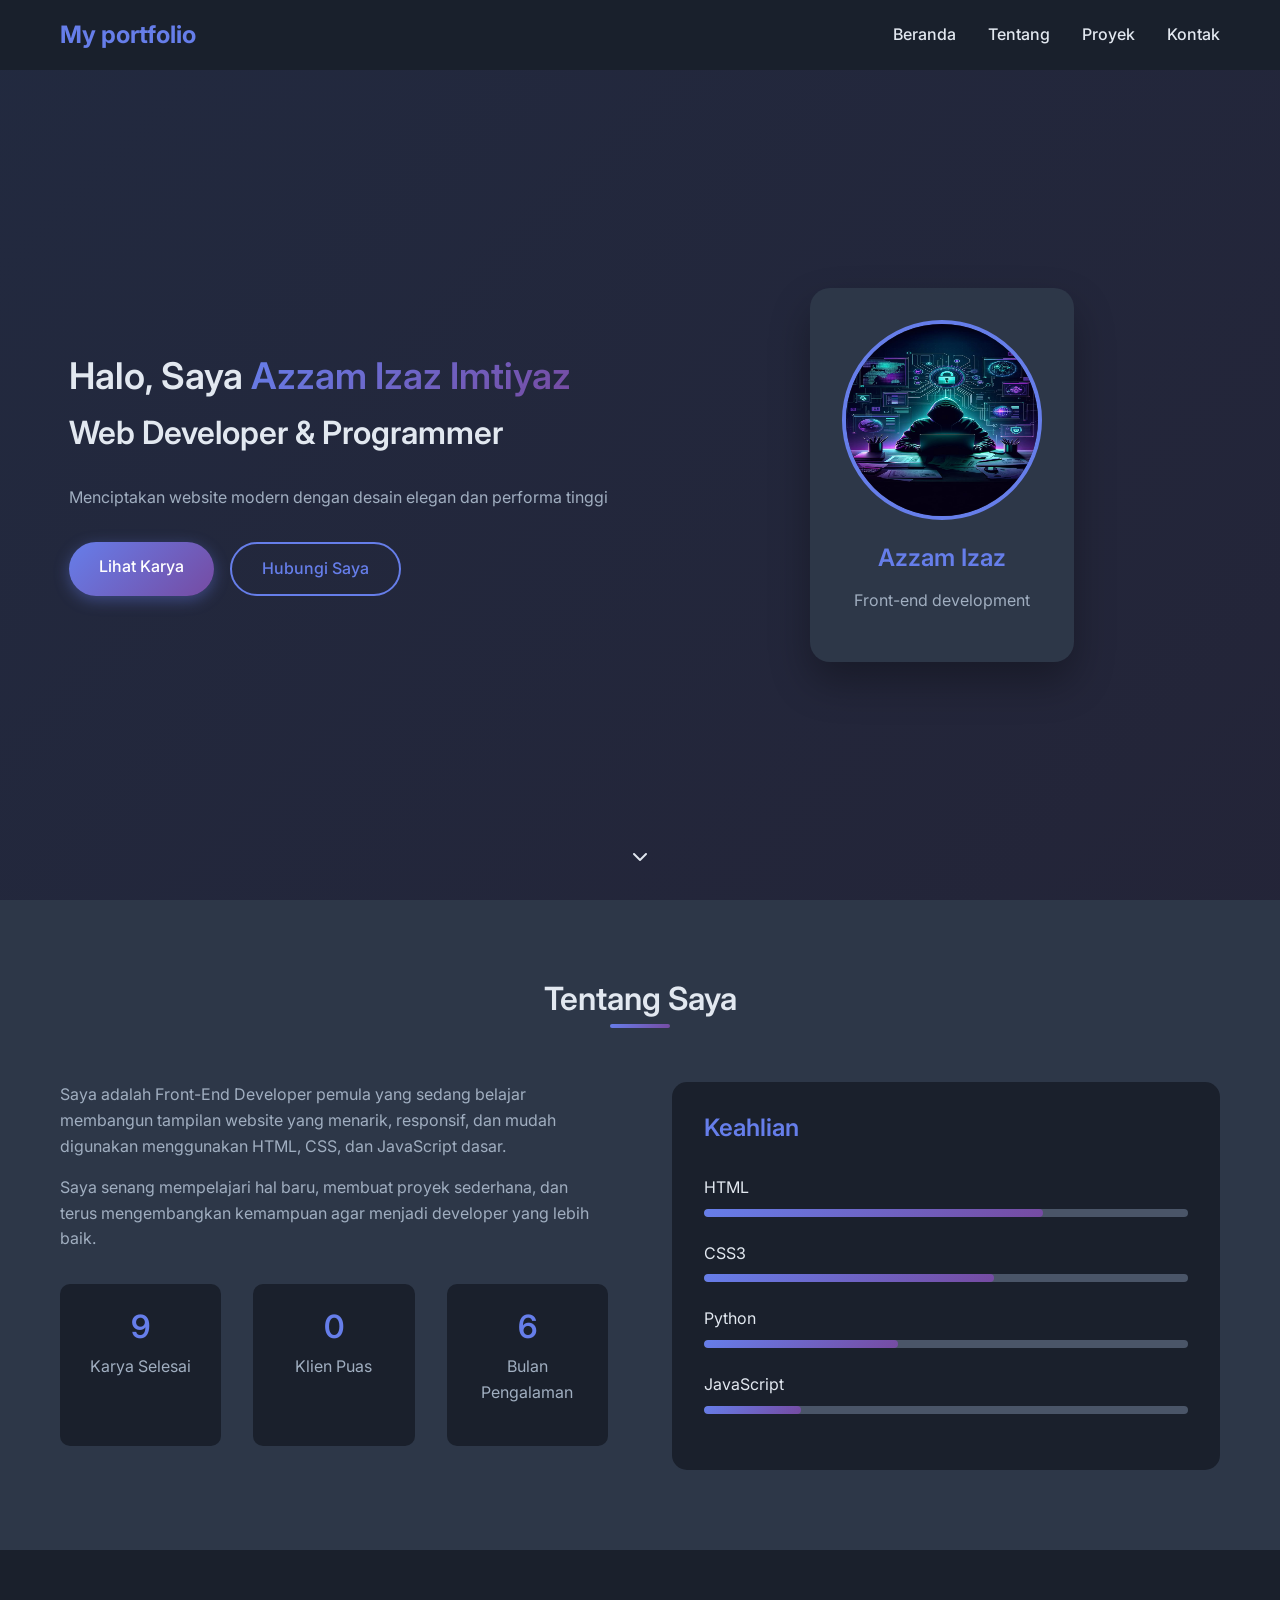
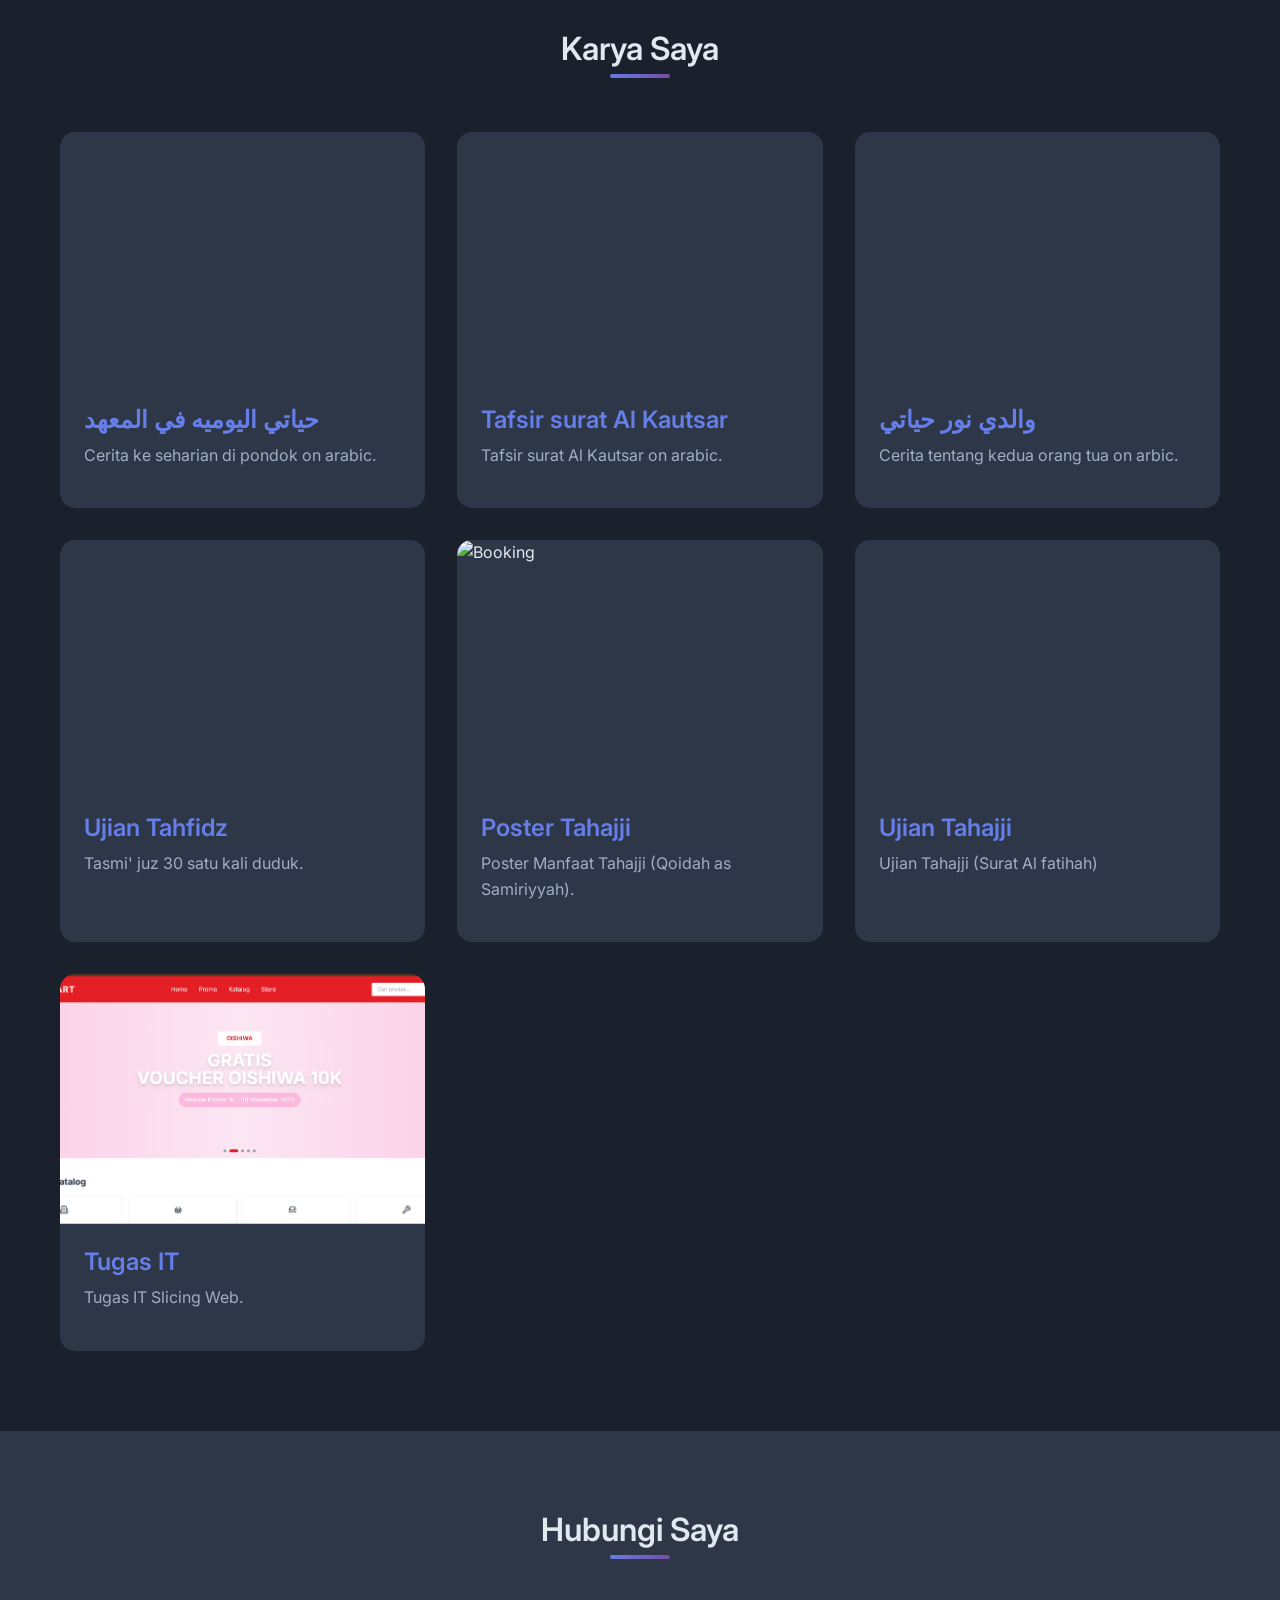
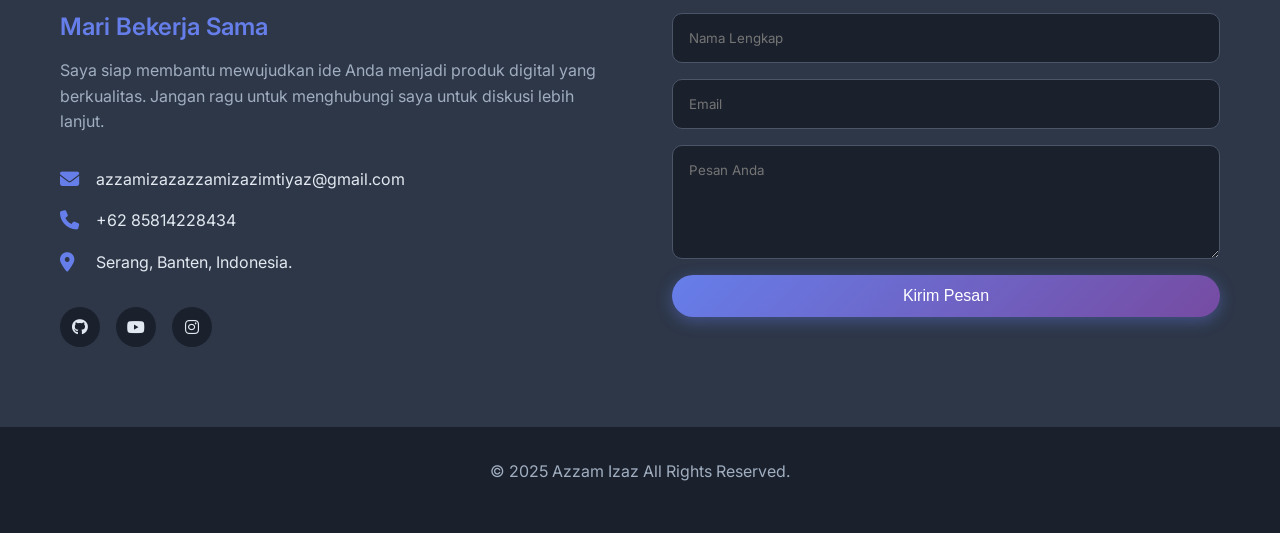
==== index.html @ 892f628b "first commit" ====
<!DOCTYPE html>
<html lang="id">
<head>
    <meta charset="UTF-8">
    <meta name="viewport" content="width=device-width, initial-scale=1.0">
    <title>Azzam Izaz Imtiyaz - Web Developer</title>
    
    <!-- Google Fonts -->
    <link href="https://fonts.googleapis.com/css2?family=Inter:wght@300;400;500;600;700&display=swap" rel="stylesheet">
    
    <!-- Font Awesome -->
    <link rel="stylesheet" href="https://cdnjs.cloudflare.com/ajax/libs/font-awesome/6.4.0/css/all.min.css">
    
    <!-- CSS -->
    <link rel="stylesheet" href="style.css">
</head>
<body>
    <!-- Navigation -->
    <nav class="navbar">
        <div class="nav-container">
            <a href="" class="nav-logo">My portfolio</a>
            <ul class="nav-menu">
                <li><a href="#home" class="nav-link">Beranda</a></li>
                <li><a href="#about" class="nav-link">Tentang</a></li>
                <li><a href="#projects" class="nav-link">Proyek</a></li>
                <li><a href="#contact" class="nav-link">Kontak</a></li>
            </ul>
            <div class="hamburger">
                <span></span>
                <span></span>
                <span></span>
            </div>
        </div>
    </nav>

    <!-- Hero Section -->
    <section id="home" class="hero">
        <div class="hero-container">
            <div class="hero-content">
                <h1>Halo, Saya <span>Azzam Izaz Imtiyaz</span></h1>
                <h2>Web Developer & Programmer</h2>
                <p>Menciptakan website modern dengan desain elegan dan performa tinggi</p>
                <div class="hero-buttons">
                    <a href="#projects" class="btn btn-primary">Lihat Karya</a>
                    <a href="#contact" class="btn btn-outline">Hubungi Saya</a>
                </div>
            </div>
            <div class="hero-image">
                <div class="profile-card">
                    <img src="./images/ethical haking.jpeg" alt="Profile">
                    <div class="profile-info">
                        <h3>Azzam Izaz</h3>
                        <p>Front-end development</p>
                    </div>
                </div>
            </div>
        </div>
        <div class="scroll-down">
            <i class="fas fa-chevron-down"></i>
        </div>
    </section>

    <!-- About Section -->
    <section id="about" class="about">
        <div class="container">
            <h2 class="section-title">Tentang Saya</h2>
            <div class="about-content">
                <div class="about-text">
                    <p>Saya adalah Front-End Developer pemula yang sedang belajar membangun tampilan website yang menarik, responsif, dan mudah digunakan menggunakan HTML, CSS, dan JavaScript dasar.</p>
                    <p>Saya senang mempelajari hal baru, membuat proyek sederhana, dan terus mengembangkan kemampuan agar menjadi developer yang lebih baik.</p>
                    <div class="about-stats">
                        <div class="stat">
                            <h3>9</h3>
                            <p>Karya Selesai</p>
                        </div>
                        <div class="stat">
                            <h3>0</h3>
                            <p>Klien Puas</p>
                        </div>
                        <div class="stat">
                            <h3>6</h3>
                            <p>Bulan Pengalaman</p>
                        </div>
                    </div>
                </div>
                <div class="about-skills">
                    <h3>Keahlian</h3>
                    <div class="skills">
                        <div class="skill">
                            <span>HTML</span>
                            <div class="skill-bar">
                                <div class="skill-level" style="width: 70%"></div>
                            </div>
                        </div>
                        <div class="skill">
                            <span>CSS3</span>
                            <div class="skill-bar">
                                <div class="skill-level" style="width: 60%"></div>
                            </div>
                        </div>
                        <div class="skill">
                            <span>Python</span>
                            <div class="skill-bar">
                                <div class="skill-level" style="width: 40%"></div>
                            </div>
                        </div>
                        <div class="skill">
                            <span>JavaScript</span>
                            <div class="skill-bar">
                                <div class="skill-level" style="width: 20%"></div>
                        </div>
                    </div>
                </div>
            </div>
        </div>
    </section>

    <!-- Projects Section -->
    <section id="projects" class="projects">
        <div class="container">
            <h2 class="section-title">Karya Saya</h2>
            <div class="project-grid">
                <div class="project-card">
                    <div class="project-image">
                        <iframe width="370" height="300" src="https://www.youtube.com/embed/t1YMsi2A7UE?si=Rf3sBZYq7lWHwPQ9" title="YouTube video player" frameborder="0" allow="accelerometer; autoplay; clipboard-write; encrypted-media; gyroscope; picture-in-picture; web-share" referrerpolicy="strict-origin-when-cross-origin" allowfullscreen></iframe>
                        <div class="project-overlay">
                            <a href="https://www.youtube.com/embed/t1YMsi2A7UE?si=Rf3sBZYq7lWHwPQ9" class="project-link">
                                <i class="fas fa-external-link-alt"></i>
                            </a>
                        </div>
                    </div>
                    <div class="project-info">
                        <h3>حياتي اليوميه في المعهد</h3>
                        <p>Cerita ke seharian di pondok on arabic.</p>
                    </div>
                </div>

                <div class="project-card">
                    <div class="project-image">
                        <iframe width="370" height="300" src="https://www.youtube.com/embed/fDUdkhhRBl8?si=-RxfbHxwcFqoyEFo" title="YouTube video player" frameborder="0" allow="accelerometer; autoplay; clipboard-write; encrypted-media; gyroscope; picture-in-picture; web-share" referrerpolicy="strict-origin-when-cross-origin" allowfullscreen></iframe>
                        <div class="project-overlay">
                            <a href="https://www.youtube.com/embed/fDUdkhhRBl8?si=-RxfbHxwcFqoyEFo" class="project-link">
                                <i class="fas fa-external-link-alt"></i>
                            </a>
                        </div>
                    </div>
                    <div class="project-info">
                        <h3>Tafsir surat Al Kautsar</h3>
                        <p>Tafsir surat Al Kautsar on arabic.</p>   
                    </div>
                </div>

                <div class="project-card">
                    <div class="project-image">
                        <iframe width="370" height="300" src="https://www.youtube.com/embed/vSBJskQ-A1g?si=eJKlWMtUE_YU7vPY" title="YouTube video player" frameborder="0" allow="accelerometer; autoplay; clipboard-write; encrypted-media; gyroscope; picture-in-picture; web-share" referrerpolicy="strict-origin-when-cross-origin" allowfullscreen></iframe>
                        <div class="project-overlay">
                            <a href="#" class="project-link">
                                <i class="fas fa-external-link-alt"></i>
                            </a>
                        </div>
                    </div>
                    <div class="project-info">
                        <h3>والدي نور حياتي</h3>
                        <p>Cerita tentang kedua orang tua on arbic.</p>   
                    </div>
                </div>

                <div class="project-card">
                    <div class="project-image">
                        <iframe width="370" height="300" src="https://www.youtube.com/embed/hXukPXqgJ2w?si=PRt9uoqitWE-ZTvw" title="YouTube video player" frameborder="0" allow="accelerometer; autoplay; clipboard-write; encrypted-media; gyroscope; picture-in-picture; web-share" referrerpolicy="strict-origin-when-cross-origin" allowfullscreen></iframe>
                        <div class="project-overlay">
                            <a href="https://www.youtube.com/embed/hXukPXqgJ2w?si=PRt9uoqitWE-ZTvw" class="project-link">
                                <i class="fas fa-external-link-alt"></i>
                            </a>
                        </div>
                    </div>
                    <div class="project-info">
                        <h3>Ujian Tahfidz</h3>
                        <p>Tasmi' juz 30 satu kali duduk.</p>  
                    </div>
                </div>

                <div class="project-card">
                    <div class="project-image">
                        <img src="./images/manfaat kitab Al qaidah as samiriyyah.png" alt="Booking">
                        <div class="project-overlay">
                            <a href="./images/manfaat kitab Al qaidah as samiriyyah.png" class="project-link">
                                <i class="fas fa-external-link-alt"></i>
                            </a>
                        </div>
                    </div>
                    <div class="project-info">
                        <h3>Poster Tahajji</h3>
                        <p>Poster Manfaat Tahajji (Qoidah as Samiriyyah).</p>
                    </div>
                </div>

                <div class="project-card">
                    <div class="project-image">
                        <iframe width="370" height="300" src="https://www.youtube.com/embed/mt717qUyiKA?si=N0VBFh33SQ6z0Cy-" title="YouTube video player" frameborder="0" allow="accelerometer; autoplay; clipboard-write; encrypted-media; gyroscope; picture-in-picture; web-share" referrerpolicy="strict-origin-when-cross-origin" allowfullscreen></iframe>
                        <div class="project-overlay">
                            <a href="https://www.youtube.com/embed/mt717qUyiKA?si=N0VBFh33SQ6z0Cy-" class="project-link">
                                <i class="fas fa-external-link-alt"></i>
                            </a>
                        </div>
                    </div>
                    <div class="project-info">
                        <h3>Ujian Tahajji</h3>
                        <p>Ujian Tahajji (Surat Al fatihah)</p>
                    </div>
                </div>

                <div class="project-card">
                    <div class="project-image">
                        <img src="./images/Slicing Web.png" alt="Booking">
                        <div class="project-overlay">
                            <a href="https://azzamizazazzamizazimtiyaz-oss.github.io/Izaz-Slicing-Web/" class="project-link">
                                <i class="fas fa-external-link-alt"></i>
                            </a>
                        </div>
                    </div>
                    <div class="project-info">
                        <h3>Tugas IT</h3>
                        <p>Tugas IT Slicing Web.</p>
                    </div>
                </div>
            </div>
        </div>
    </section>

    <!-- Contact Section -->
    <section id="contact" class="contact">
        <div class="container">
            <h2 class="section-title">Hubungi Saya</h2>
            <div class="contact-content">
                <div class="contact-info">
                    <h3>Mari Bekerja Sama</h3>
                    <p>Saya siap membantu mewujudkan ide Anda menjadi produk digital yang berkualitas. Jangan ragu untuk menghubungi saya untuk diskusi lebih lanjut.</p>
                    
                    <div class="contact-details">
                        <div class="contact-item">
                            <i class="fas fa-envelope"></i>
                            <span>azzamizazazzamizazimtiyaz@gmail.com</span>
                        </div>
                        <div class="contact-item">
                            <i class="fas fa-phone"></i>
                            <span>+62 85814228434</span>
                        </div>
                        <div class="contact-item">
                            <i class="fas fa-map-marker-alt"></i>
                            <span>Serang, Banten, Indonesia.</span>
                        </div>
                    </div>
                    
                    <div class="social-links">
                        <a href="https://github.com/azzamizazazzamizazimtiyaz-oss/html-dasar" class="social-link"><i class="fab fa-github"></i></a>
                        <a href="https://www.youtube.com/@AzzamIzazImtiyaz" class="social-link"><i class="fab fa-youtube"></i></a>
                        <a href="https://www.instagram.com/azzam_izaz/" class="social-link"><i class="fab fa-instagram"></i></a>
                    </div>
                </div>
                
                <form class="contact-form">
                    <input type="text" placeholder="Nama Lengkap" required>
                    <input type="email" placeholder="Email" required>
                    <textarea placeholder="Pesan Anda" rows="5" required></textarea>
                    <button type="submit" class="btn btn-primary">Kirim Pesan</button>
                </form>
            </div>
        </div>
    </section>

    <!-- Footer -->
    <footer class="footer">
        <div class="container">
            <p>&copy; 2025 Azzam Izaz All Rights Reserved.</p>
        </div>
    </footer>

    <!-- JavaScript -->
    <script src="script.js"></script>
</body>
</html>
---- style.css ----
/* Reset & Variables */
* {
    margin: 0;
    padding: 0;
    box-sizing: border-box;
}

:root {
    --primary: #667eea;
    --primary-dark: #5a67d8;
    --secondary: #48bb78;
    --dark: #1a202c;
    --dark-light: #2d3748;
    --light: #f7fafc;
    --text: #e2e8f0;
    --text-light: #a0aec0;
    --border: #4a5568;
    --gradient: linear-gradient(135deg, #667eea 0%, #764ba2 100%);
}

html {
    scroll-behavior: smooth;
}

body {
    font-family: 'Inter', sans-serif;
    background: var(--dark);
    color: var(--text);
    line-height: 1.6;
    overflow-x: hidden;
}

.container {
    max-width: 1200px;
    margin: 0 auto;
    padding: 0 20px;
}

/* Typography */
h1, h2, h3 {
    font-weight: 600;
    line-height: 1.2;
}

h1 {
    font-size: 2.3rem;
    margin-bottom: 1rem;
}

h2 {
    font-size: 2rem;
    margin-bottom: 2rem;
}

h3 {
    font-size: 1.5rem;
    margin-bottom: 1rem;
}

p {
    margin-bottom: 1rem;
    color: var(--text-light);
}

a {
    color: var(--primary);
    text-decoration: none;
    transition: all 0.3s ease;
}

/* Buttons */
.btn {
    display: inline-block;
    padding: 12px 30px;
    border-radius: 50px;
    font-weight: 500;
    cursor: pointer;
    transition: all 0.3s ease;
    border: none;
    font-size: 1rem;
    text-align: center;
}

.btn-primary {
    background: var(--gradient);
    color: white;
    box-shadow: 0 4px 15px rgba(102, 126, 234, 0.4);
}

.btn-primary:hover {
    transform: translateY(-2px);
    box-shadow: 0 6px 20px rgba(102, 126, 234, 0.5);
}

.btn-outline {
    background: transparent;
    color: var(--primary);
    border: 2px solid var(--primary);
}

.btn-outline:hover {
    background: var(--primary);
    color: white;
}

/* Navigation */
.navbar {
    position: fixed;
    top: 0;
    width: 100%;
    background: rgba(26, 32, 44, 0.95);
    backdrop-filter: blur(10px);
    z-index: 1000;
    padding: 1rem 0;
}

.nav-container {
    max-width: 1200px;
    margin: 0 auto;
    padding: 0 20px;
    display: flex;
    justify-content: space-between;
    align-items: center;
}

.nav-logo {
    font-size: 1.5rem;
    font-weight: 700;
    color: var(--primary);
}

.nav-menu {
    display: flex;
    list-style: none;
    gap: 2rem;
}

.nav-link {
    color: var(--text);
    font-weight: 500;
    position: relative;
    transition: color 0.3s ease;
}

.nav-link::after {
    content: '';
    position: absolute;
    bottom: -5px;
    left: 0;
    width: 0;
    height: 2px;
    background: var(--gradient);
    transition: width 0.3s ease;
}

.nav-link:hover::after {
    width: 100%;
}

.nav-link:hover {
    color: var(--primary);
}

.hamburger {
    display: none;
    flex-direction: column;
    cursor: pointer;
}

.hamburger span {
    width: 25px;
    height: 3px;
    background: var(--text);
    margin: 3px 0;
    transition: 0.3s;
}

/* Hero Section */
.hero {
    min-height: 100vh;
    display: flex;
    align-items: center;
    background: linear-gradient(135deg, rgba(102, 126, 234, 0.1) 0%, rgba(118, 75, 162, 0.1) 100%);
    padding: 100px 0 50px;
}

.hero-container {
    max-width: 1200px;
    margin: 0 auto;
    padding: 0 20px;
    display: grid;
    grid-template-columns: 1fr 1fr;
    gap: 4rem;
    align-items: center;
}

.hero-content h1 span {
    background: var(--gradient);
    -webkit-background-clip: text;
    -webkit-text-fill-color: transparent;
    background-clip: text;
}

.hero-buttons {
    display: flex;
    gap: 1rem;
    margin-top: 2rem;
}

.hero-image {
    display: flex;
    justify-content: center;
}

.profile-card {
    background: var(--dark-light);
    border-radius: 20px;
    padding: 2rem;
    text-align: center;
    box-shadow: 0 20px 40px rgba(0, 0, 0, 0.3);
    transition: transform 0.3s ease;
}

.profile-card:hover {
    transform: translateY(-10px);
}

.profile-card img {
    width: 200px;
    height: 200px;
    border-radius: 50%;
    margin-bottom: 1rem;
    border: 4px solid var(--primary);
}

.profile-info h3 {
    color: var(--primary);
}

.scroll-down {
    position: absolute;
    bottom: 30px;
    left: 50%;
    transform: translateX(-50%);
    animation: bounce 2s infinite;
}

@keyframes bounce {
    0%, 20%, 50%, 80%, 100% {
        transform: translateX(-50%) translateY(0);
    }
    40% {
        transform: translateX(-50%) translateY(-10px);
    }
    60% {
        transform: translateX(-50%) translateY(-5px);
    }
}

/* Section Styles */
section {
    padding: 80px 0;
}

.section-title {
    text-align: center;
    margin-bottom: 4rem;
    position: relative;
}

.section-title::after {
    content: '';
    position: absolute;
    bottom: -10px;
    left: 50%;
    transform: translateX(-50%);
    width: 60px;
    height: 4px;
    background: var(--gradient);
    border-radius: 2px;
}

/* About Section */
.about {
    background: var(--dark-light);
}

.about-content {
    display: grid;
    grid-template-columns: 1fr 1fr;
    gap: 4rem;
    align-items: start;
}

.about-stats {
    display: grid;
    grid-template-columns: repeat(3, 1fr);
    gap: 2rem;
    margin-top: 2rem;
}

.stat {
    text-align: center;
    padding: 1.5rem;
    background: var(--dark);
    border-radius: 10px;
    transition: transform 0.3s ease;
}

.stat:hover {
    transform: translateY(-5px);
}

.stat h3 {
    font-size: 2rem;
    color: var(--primary);
    margin-bottom: 0.5rem;
}

.about-skills {
    background: var(--dark);
    padding: 2rem;
    border-radius: 15px;
}

.about-skills h3 {
    margin-bottom: 2rem;
    color: var(--primary);
}

.skill {
    margin-bottom: 1.5rem;
}

.skill span {
    display: block;
    margin-bottom: 0.5rem;
}

.skill-bar {
    height: 8px;
    background: var(--border);
    border-radius: 4px;
    overflow: hidden;
}

.skill-level {
    height: 100%;
    background: var(--gradient);
    border-radius: 4px;
    transition: width 1s ease;
}

/* Projects Section */
.project-grid {
    display: grid;
    grid-template-columns: repeat(auto-fit, minmax(350px, 1fr));
    gap: 2rem;
}

.project-card {
    background: var(--dark-light);
    border-radius: 15px;
    overflow: hidden;
    transition: transform 0.3s ease, box-shadow 0.3s ease;
}

.project-card:hover {
    transform: translateY(-10px);
    box-shadow: 0 20px 40px rgba(0, 0, 0, 0.3);
}

.project-image {
    position: relative;
    height: 250px;
    overflow: hidden;
}

.project-image img {
    width: 100%;
    height: 100%;
    object-fit: cover;
    transition: transform 0.3s ease;
}

.project-card:hover .project-image img {
    transform: scale(1.1);
}

.project-overlay {
    position: absolute;
    top: 0;
    left: 0;
    width: 100%;
    height: 100%;
    background: rgba(0, 0, 0, 0.7);
    display: flex;
    align-items: center;
    justify-content: center;
    opacity: 0;
    transition: opacity 0.3s ease;
}

.project-card:hover .project-overlay {
    opacity: 1;
}

.project-link {
    width: 50px;
    height: 50px;
    background: var(--primary);
    border-radius: 50%;
    display: flex;
    align-items: center;
    justify-content: center;
    color: white;
    font-size: 1.2rem;
    transition: transform 0.3s ease;
}

.project-link:hover {
    transform: scale(1.1);
}

.project-info {
    padding: 1.5rem;
}

.project-info h3 {
    color: var(--primary);
    margin-bottom: 0.5rem;
}

.project-tags {
    display: flex;
    flex-wrap: wrap;
    gap: 0.5rem;
    margin-top: 1rem;
}

.project-tags span {
    padding: 5px 10px;
    background: var(--dark);
    border-radius: 20px;
    font-size: 0.8rem;
    color: var(--text-light);
}

/* Contact Section */
.contact {
    background: var(--dark-light);
}

.contact-content {
    display: grid;
    grid-template-columns: 1fr 1fr;
    gap: 4rem;
}

.contact-info h3 {
    color: var(--primary);
    margin-bottom: 1rem;
}

.contact-details {
    margin: 2rem 0;
}

.contact-item {
    display: flex;
    align-items: center;
    gap: 1rem;
    margin-bottom: 1rem;
}

.contact-item i {
    color: var(--primary);
    font-size: 1.2rem;
    width: 20px;
}

.social-links {
    display: flex;
    gap: 1rem;
    margin-top: 2rem;
}

.social-link {
    width: 40px;
    height: 40px;
    background: var(--dark);
    border-radius: 50%;
    display: flex;
    align-items: center;
    justify-content: center;
    color: var(--text);
    transition: all 0.3s ease;
}

.social-link:hover {
    background: var(--primary);
    color: white;
    transform: translateY(-3px);
}

.contact-form {
    display: flex;
    flex-direction: column;
    gap: 1rem;
}

.contact-form input,
.contact-form textarea {
    padding: 1rem;
    background: var(--dark);
    border: 1px solid var(--border);
    border-radius: 10px;
    color: var(--text);
    font-family: inherit;
    transition: border-color 0.3s ease;
}

.contact-form input:focus,
.contact-form textarea:focus {
    outline: none;
    border-color: var(--primary);
}

/* Footer */
.footer {
    background: var(--dark);
    padding: 2rem 0;
    text-align: center;
    color: var(--text-light);
}

/* Responsive Design */
@media (max-width: 768px) {
    .hamburger {
        display: flex;
    }
    
    .nav-menu {
        position: fixed;
        left: -100%;
        top: 70px;
        flex-direction: column;
        background: var(--dark);
        width: 100%;
        text-align: center;
        transition: 0.3s;
        padding: 2rem 0;
    }
    
    .nav-menu.active {
        left: 0;
    }
    
    .hero-container {
        grid-template-columns: 1fr;
        text-align: center;
        gap: 2rem;
    }
    
    .hero-buttons {
        justify-content: center;
    }
    
    .about-content {
        grid-template-columns: 1fr;
        gap: 2rem;
    }
    
    .about-stats {
        grid-template-columns: 1fr;
    }
    
    .contact-content {
        grid-template-columns: 1fr;
        gap: 2rem;
    }
    
    h1 {
        font-size: 2rem;
    }
    
    h2 {
        font-size: 1.8rem;
    }
    
    .project-grid {
        grid-template-columns: 1fr;
    }
}

@media (max-width: 480px) {
    .hero-buttons {
        flex-direction: column;
    }
    
    .btn {
        width: 100%;
    }
}
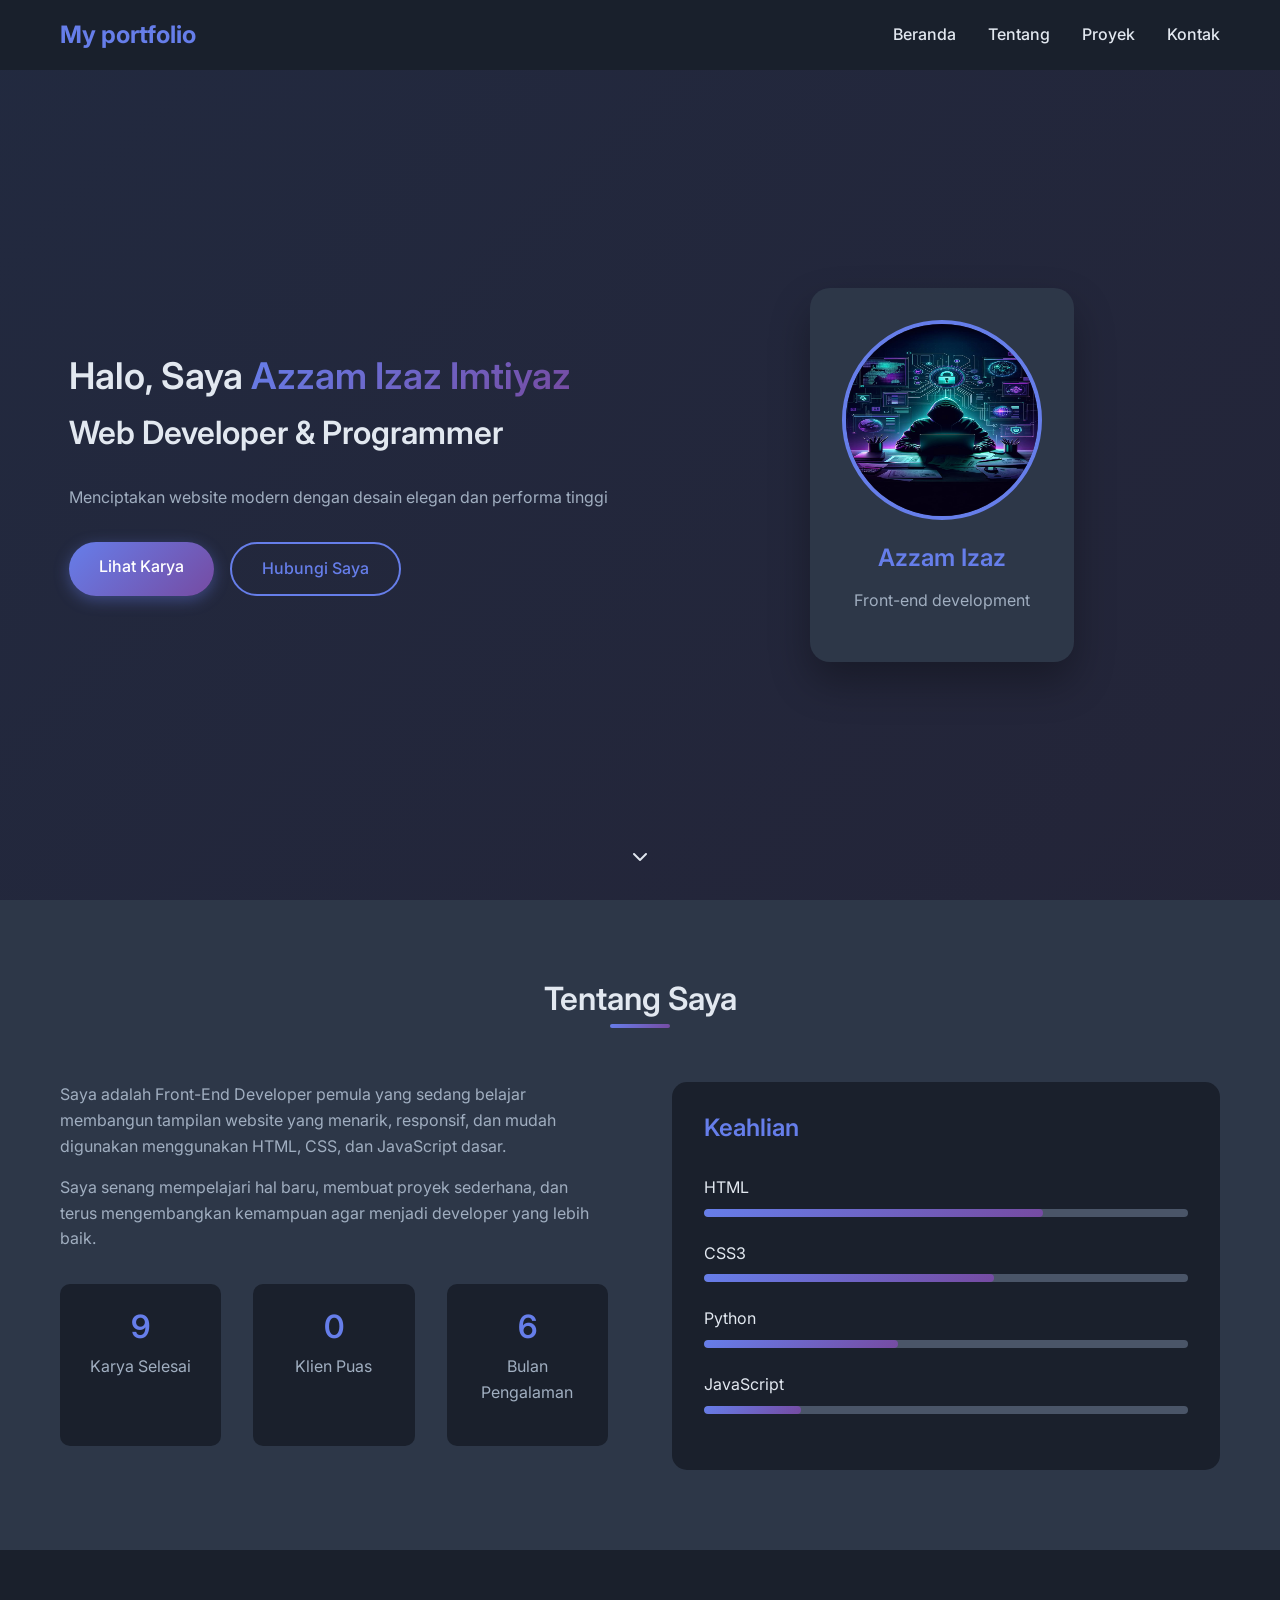
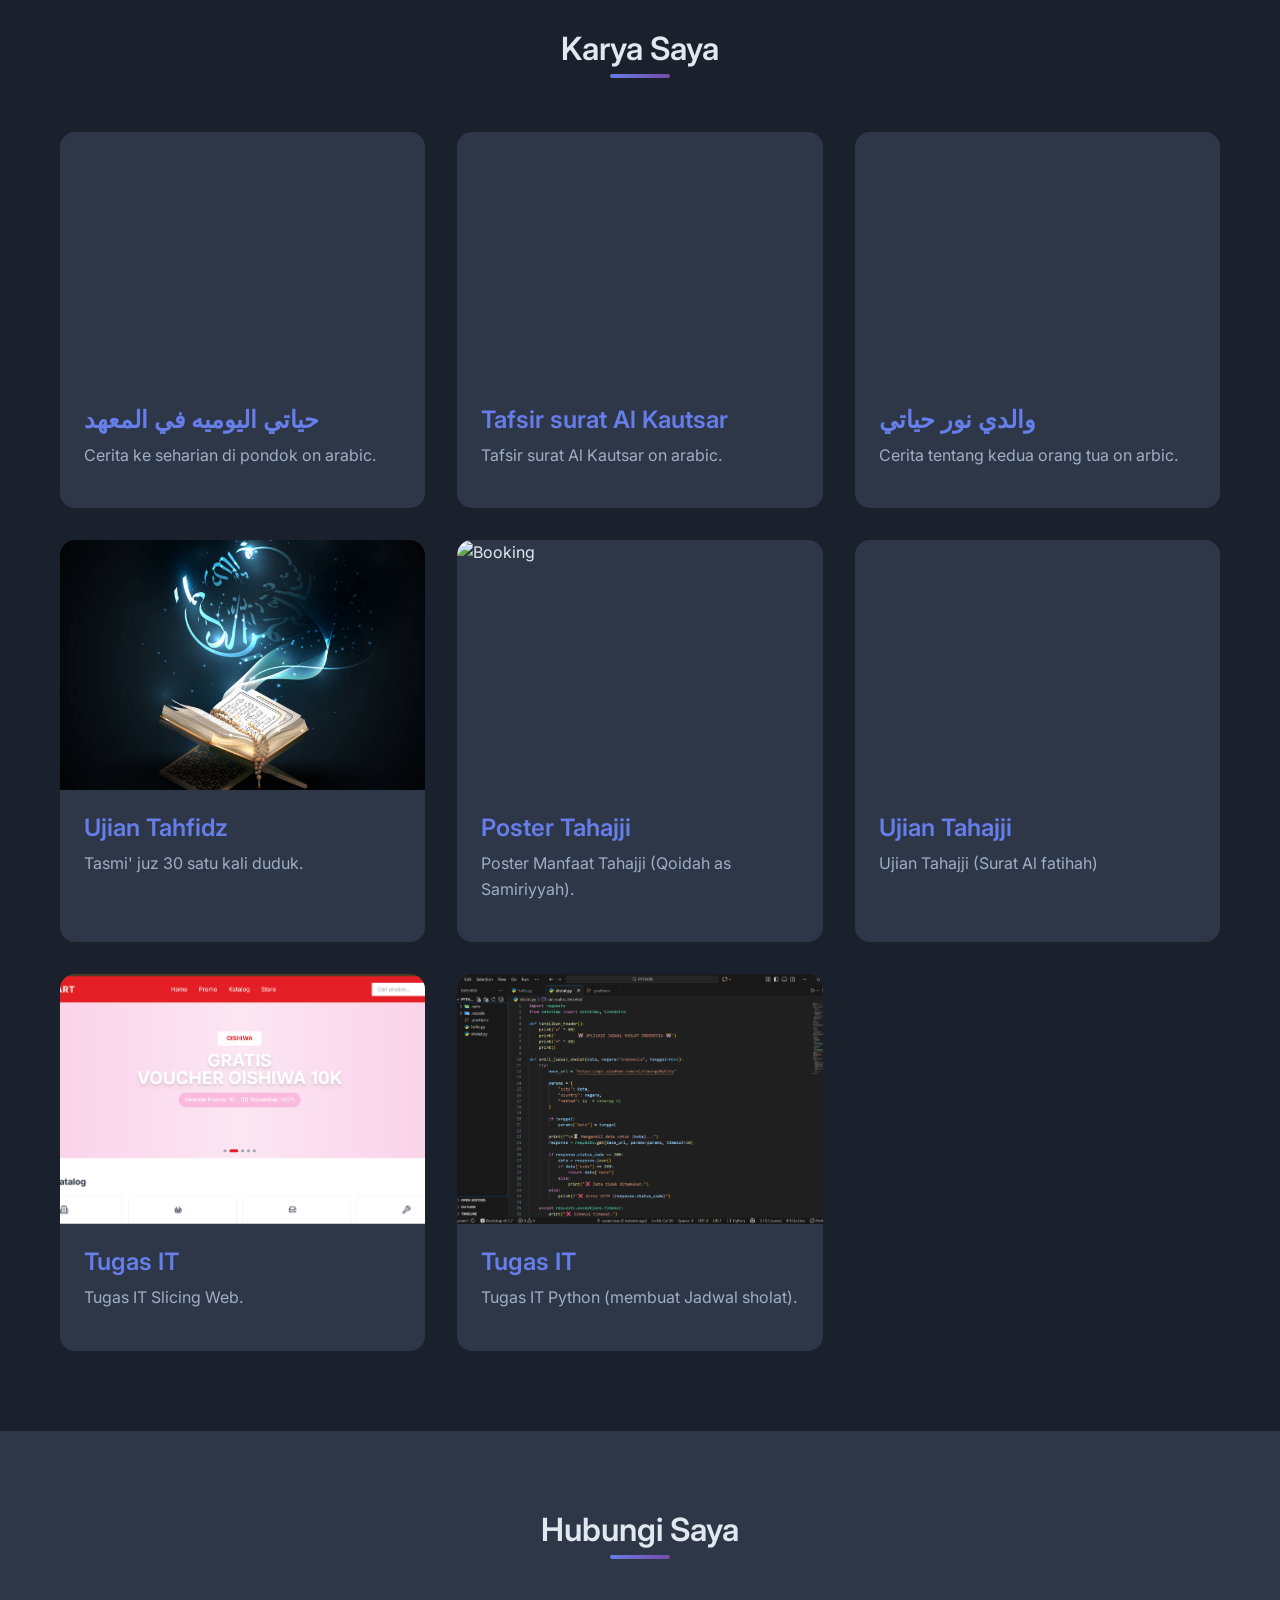
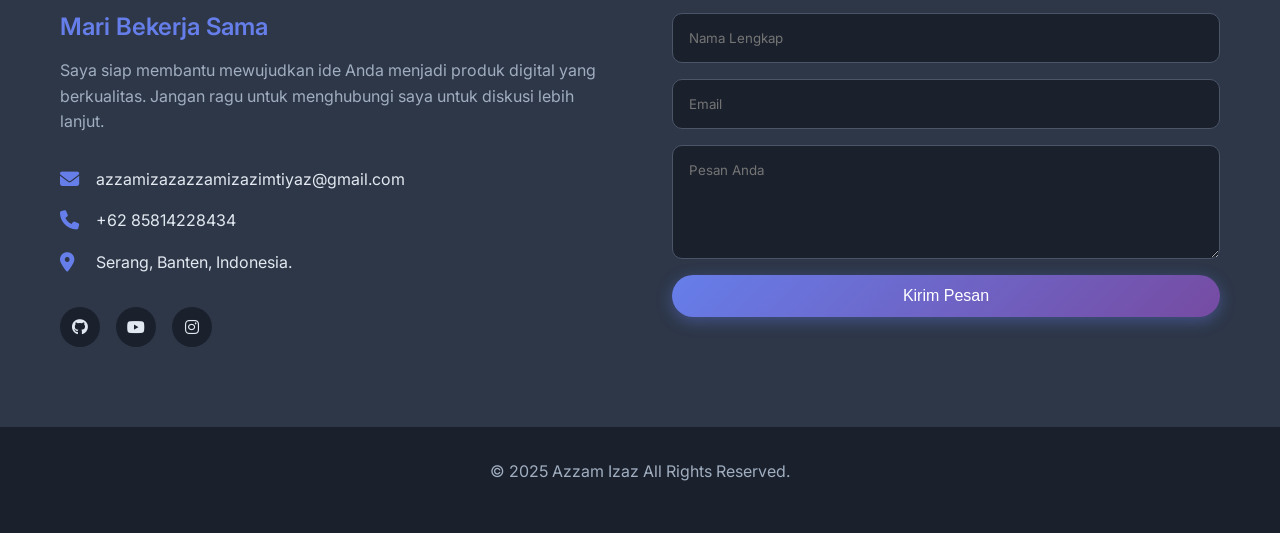
==== commit 99959d12: "update" ====
--- a/index.html
+++ b/index.html
@@ -167,7 +167,7 @@
 
                 <div class="project-card">
                     <div class="project-image">
-                        <iframe width="370" height="300" src="https://www.youtube.com/embed/hXukPXqgJ2w?si=PRt9uoqitWE-ZTvw" title="YouTube video player" frameborder="0" allow="accelerometer; autoplay; clipboard-write; encrypted-media; gyroscope; picture-in-picture; web-share" referrerpolicy="strict-origin-when-cross-origin" allowfullscreen></iframe>
+                        <img src="./images/gambar Al Qur an.jpg" alt="Booking">
                         <div class="project-overlay">
                             <a href="https://www.youtube.com/embed/hXukPXqgJ2w?si=PRt9uoqitWE-ZTvw" class="project-link">
                                 <i class="fas fa-external-link-alt"></i>
@@ -222,6 +222,21 @@
                     <div class="project-info">
                         <h3>Tugas IT</h3>
                         <p>Tugas IT Slicing Web.</p>
+                    </div>
+                </div>
+
+                <div class="project-card">
+                    <div class="project-image">
+                        <img src="./images/jadwal sholat.png" alt="Booking">
+                        <div class="project-overlay">
+                            <a href="https://github.com/azzamizazazzamizazimtiyaz-oss/Python-Jadwal-Sholat/blob/main/sholat.py" class="project-link">
+                                <i class="fas fa-external-link-alt"></i>
+                            </a>
+                        </div>
+                    </div>
+                    <div class="project-info">
+                        <h3>Tugas IT</h3>
+                        <p>Tugas IT Python (membuat Jadwal sholat).</p>
                     </div>
                 </div>
             </div>
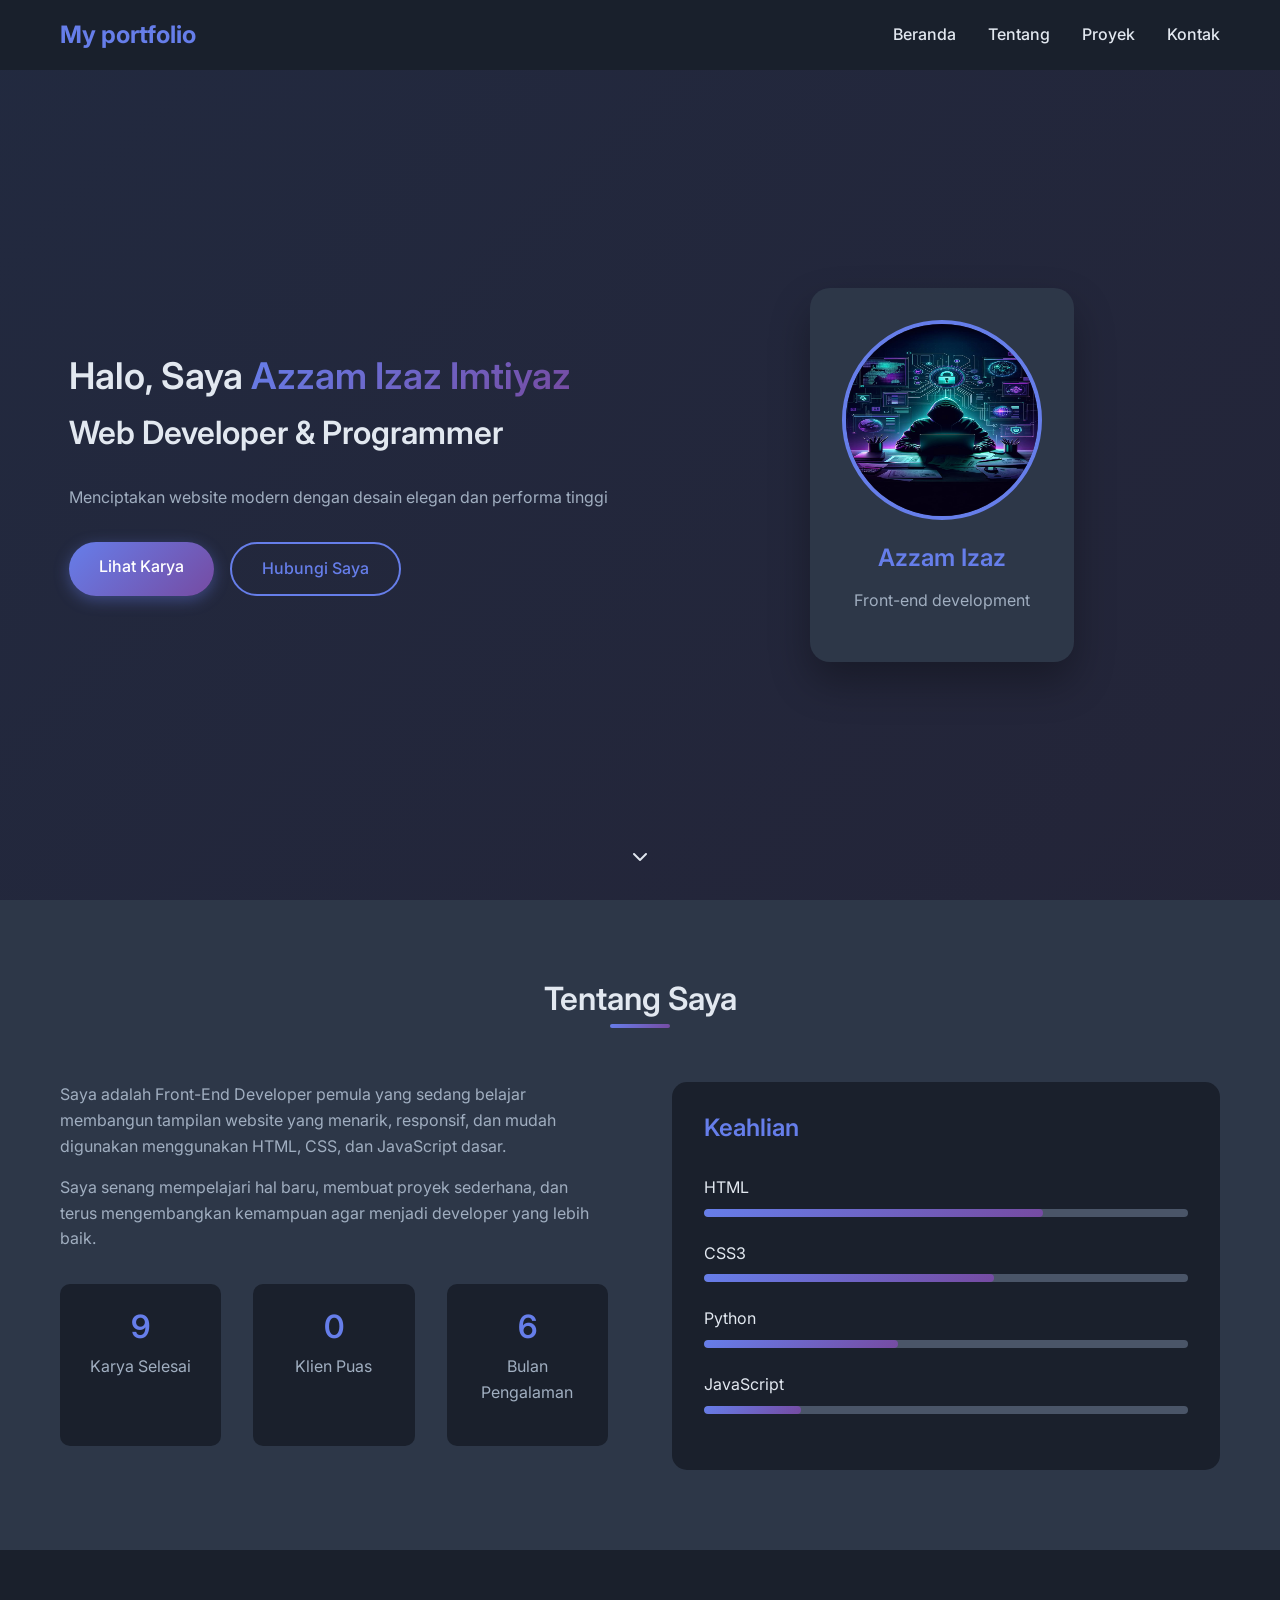
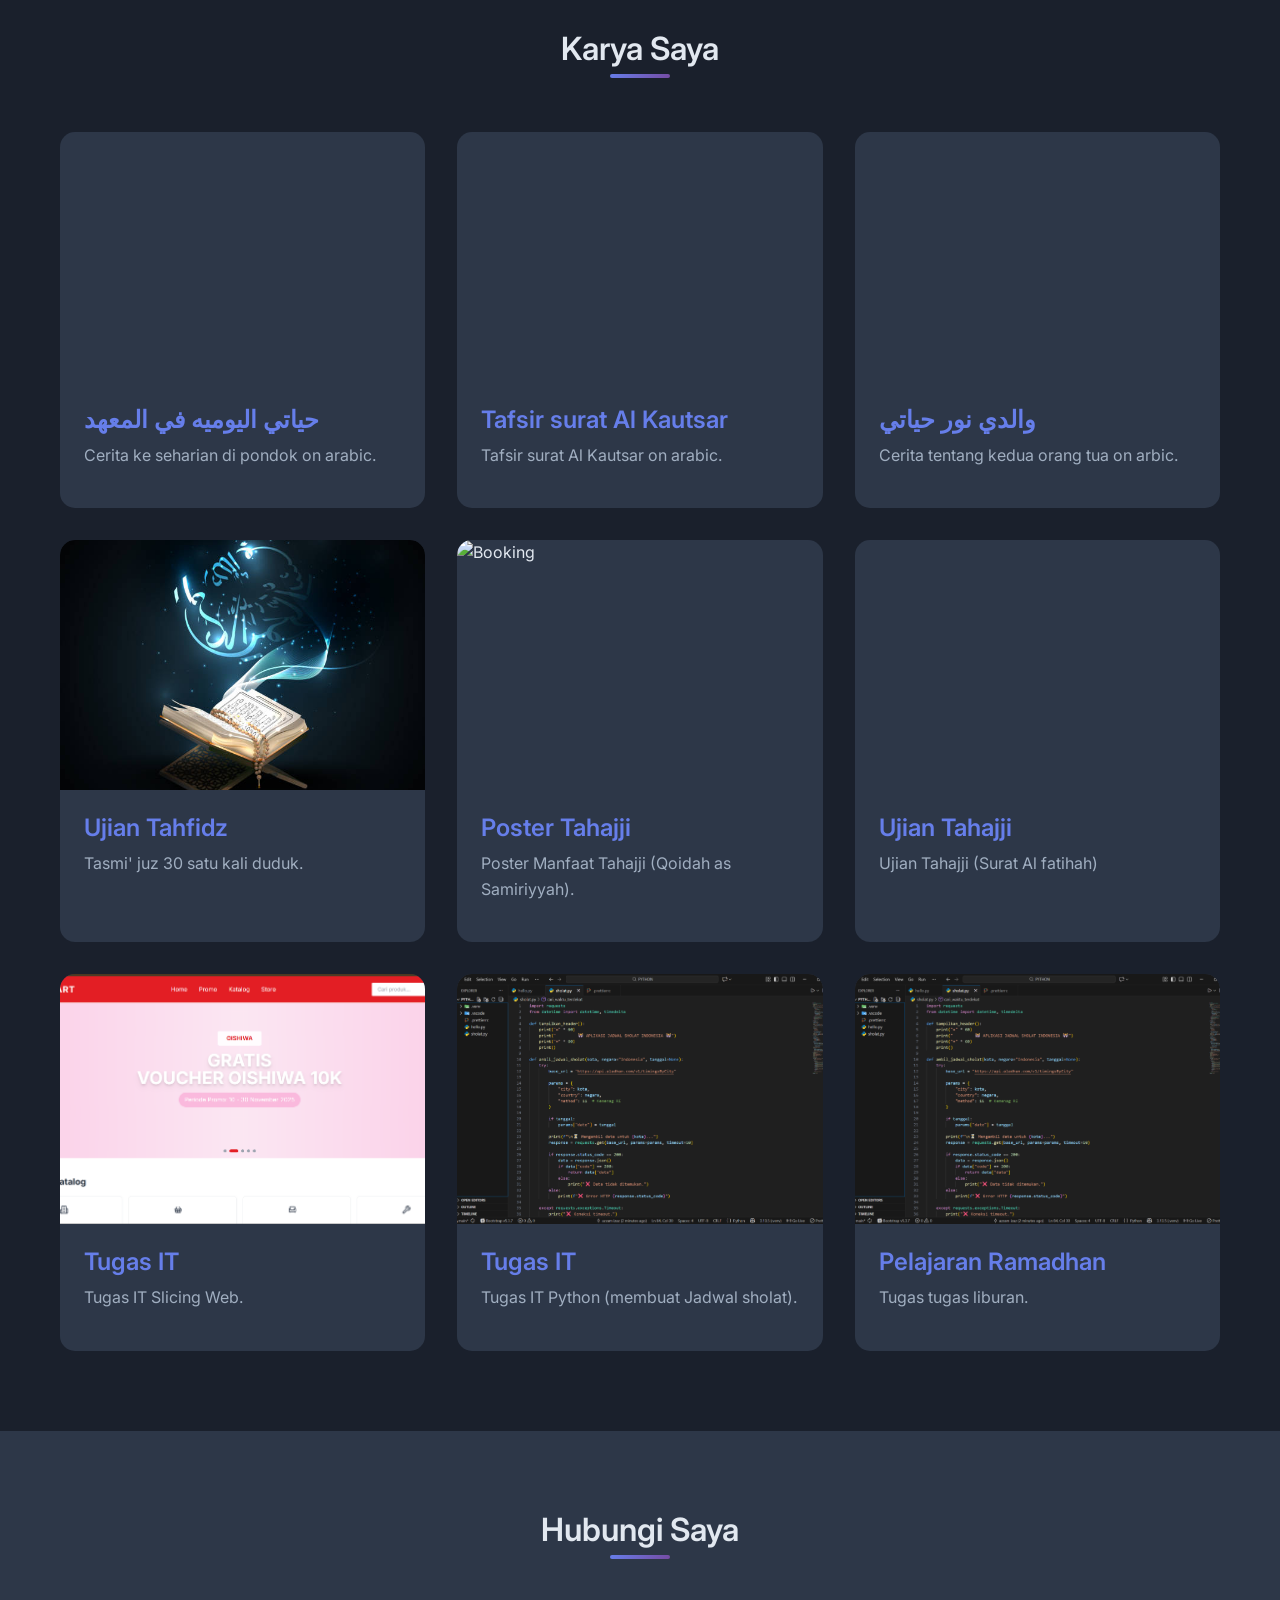
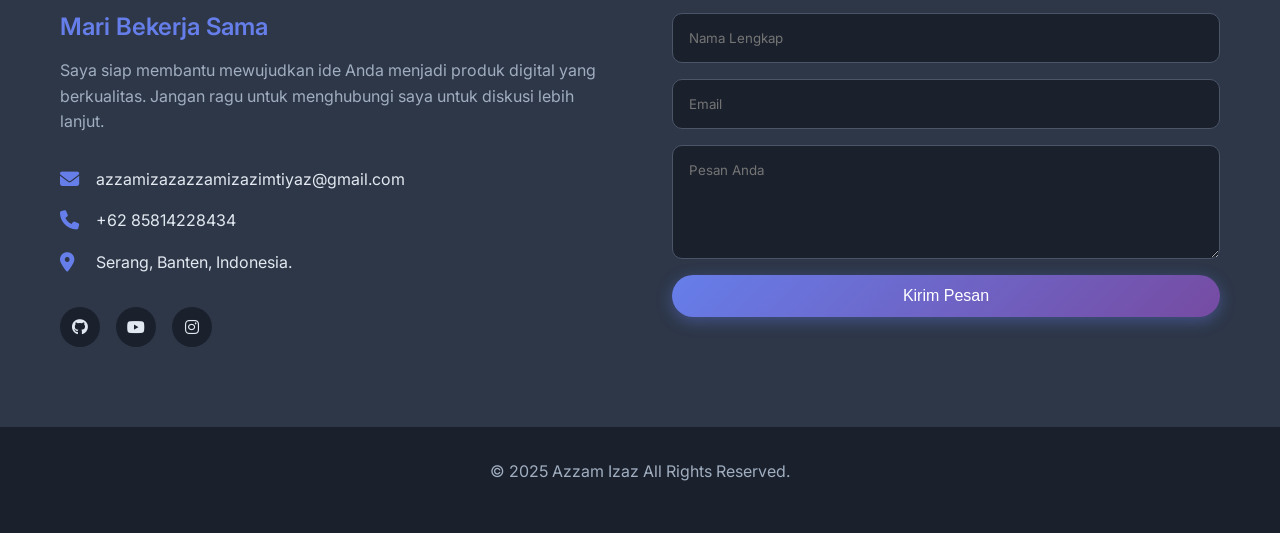
==== commit 232a4968: "menambahkan tugas ke github" ====
--- a/index.html
+++ b/index.html
@@ -154,7 +154,7 @@
                     <div class="project-image">
                         <iframe width="370" height="300" src="https://www.youtube.com/embed/vSBJskQ-A1g?si=eJKlWMtUE_YU7vPY" title="YouTube video player" frameborder="0" allow="accelerometer; autoplay; clipboard-write; encrypted-media; gyroscope; picture-in-picture; web-share" referrerpolicy="strict-origin-when-cross-origin" allowfullscreen></iframe>
                         <div class="project-overlay">
-                            <a href="#" class="project-link">
+                            <a href="https://www.youtube.com/embed/vSBJskQ-A1g?si=eJKlWMtUE_YU7vPY" class="project-link">
                                 <i class="fas fa-external-link-alt"></i>
                             </a>
                         </div>
@@ -214,7 +214,7 @@
                     <div class="project-image">
                         <img src="./images/Slicing Web.png" alt="Booking">
                         <div class="project-overlay">
-                            <a href="https://azzamizazazzamizazimtiyaz-oss.github.io/Izaz-Slicing-Web/" class="project-link">
+                            <a href="https://azzamizazazzamizazimtiyaz-oss.github.io/SLICING-WEB/index.html" class="project-link">
                                 <i class="fas fa-external-link-alt"></i>
                             </a>
                         </div>
@@ -237,6 +237,21 @@
                     <div class="project-info">
                         <h3>Tugas IT</h3>
                         <p>Tugas IT Python (membuat Jadwal sholat).</p>
+                    </div>
+                </div>
+
+                <div class="project-card">
+                    <div class="project-image">
+                        <img src="./images/jadwal sholat.png" alt="Booking">
+                        <div class="project-overlay">
+                            <a href="/tugas liburan.html" class="project-link">
+                                <i class="fas fa-external-link-alt"></i>
+                            </a>
+                        </div>
+                    </div>
+                    <div class="project-info">
+                        <h3>Pelajaran Ramadhan</h3>
+                        <p>Tugas tugas liburan.</p>
                     </div>
                 </div>
             </div>
